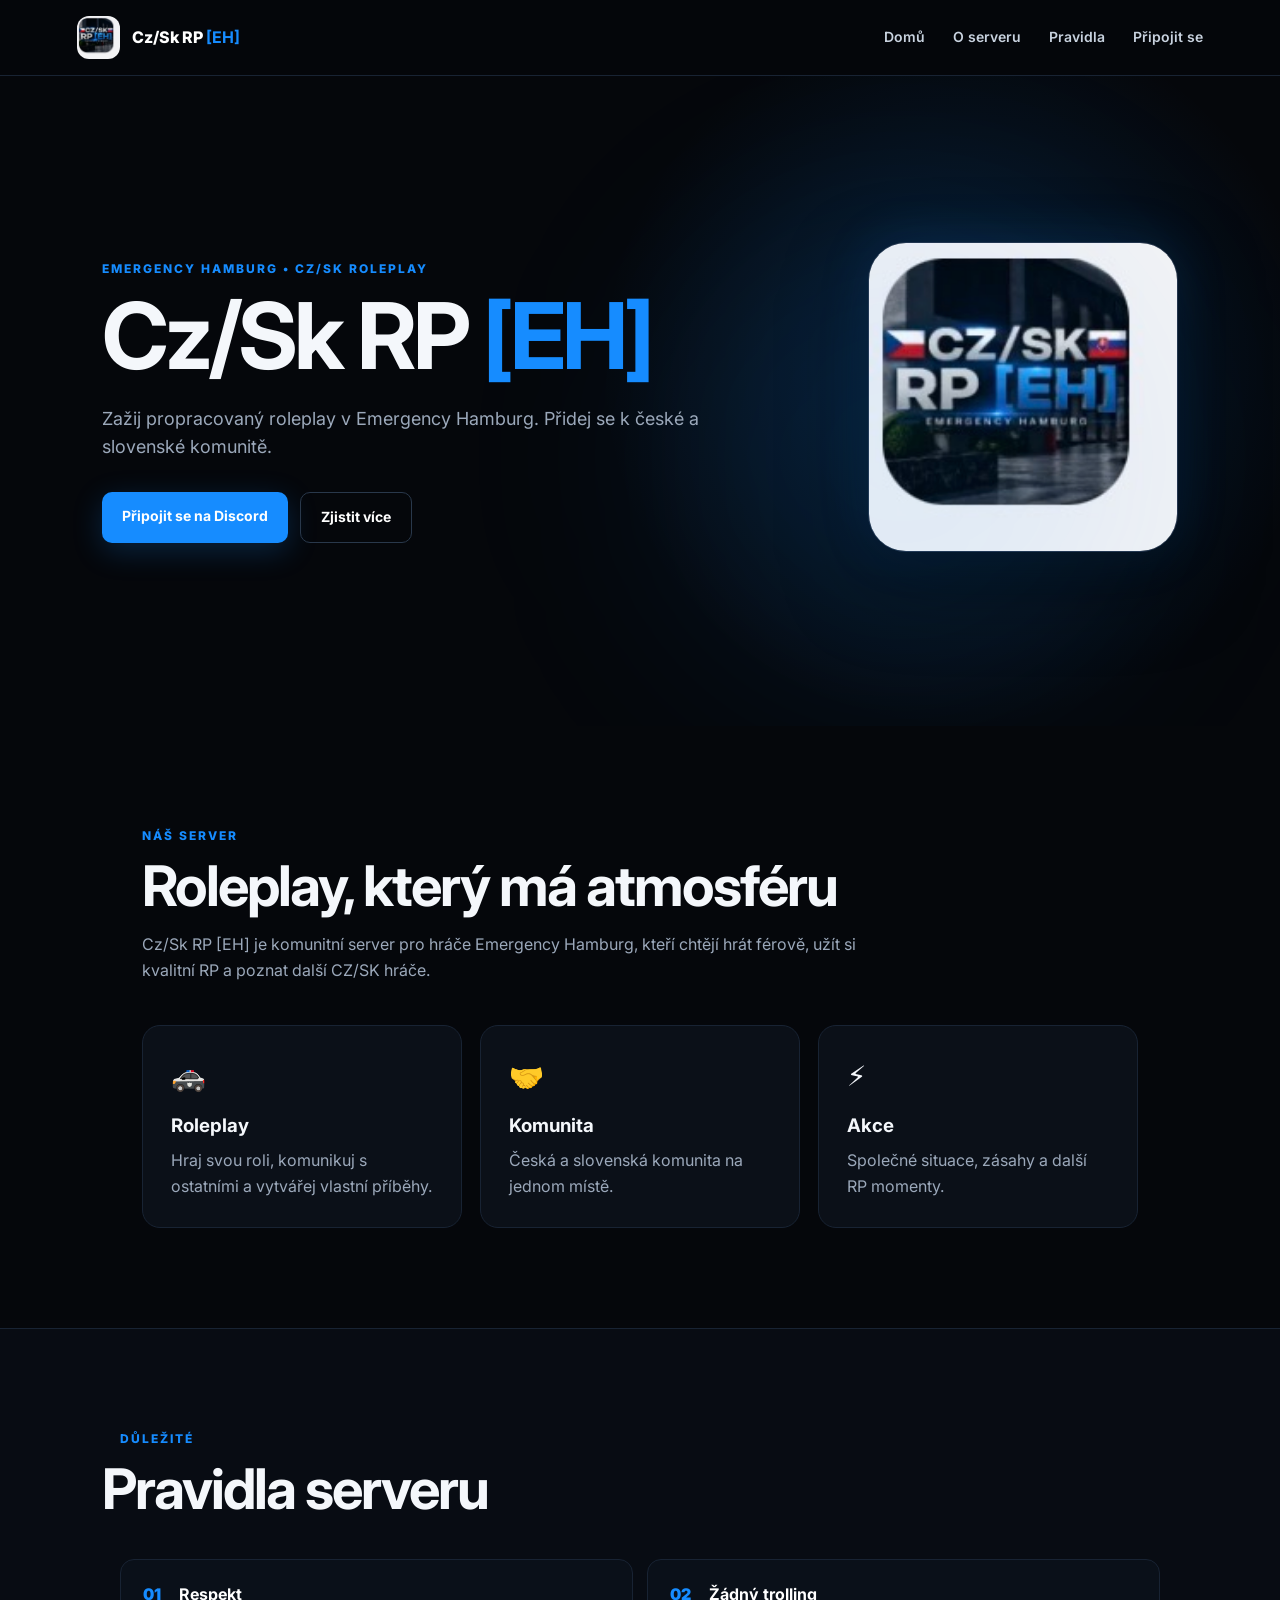
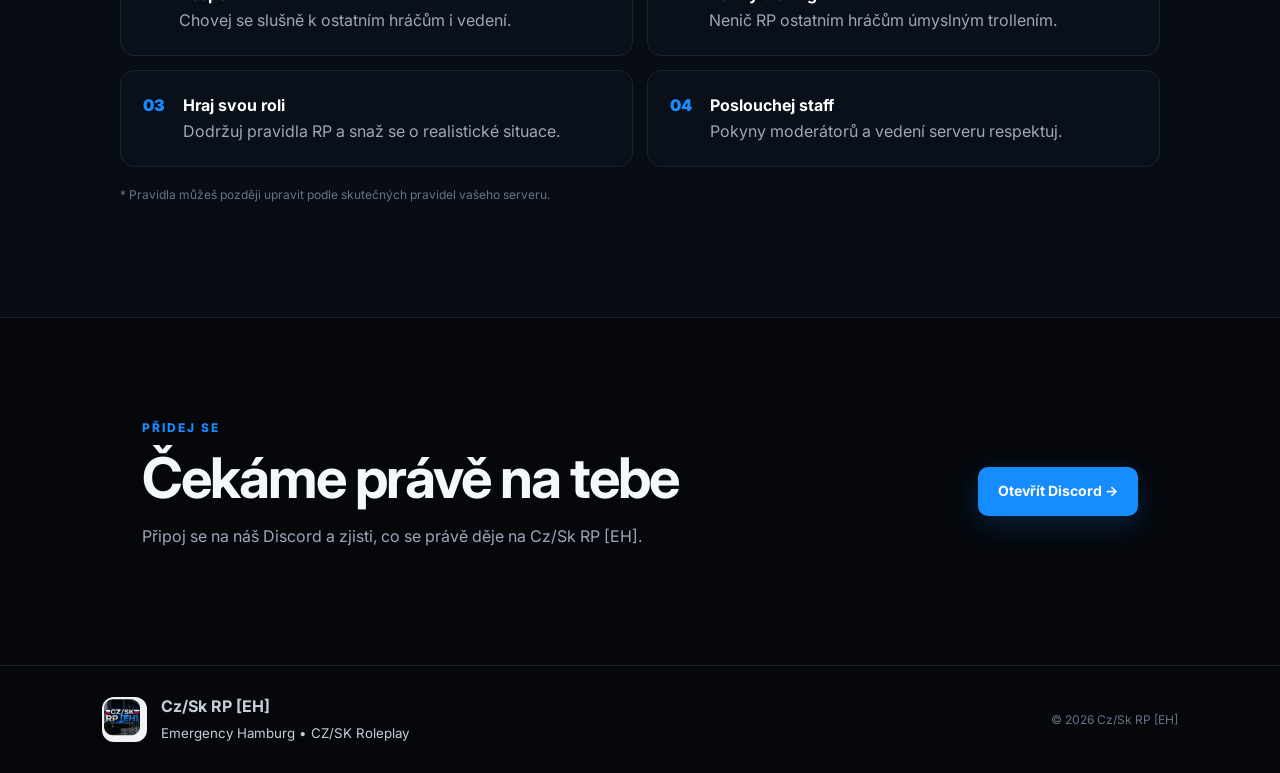
==== index.html @ b294255e "Add files via upload" ====
<!doctype html>
<html lang="cs">
<head>
  <meta charset="utf-8">
  <meta name="viewport" content="width=device-width, initial-scale=1">
  <title>Cz/Sk RP [EH] | Emergency Hamburg</title>
  <meta name="description" content="Cz/Sk RP [EH] – československý roleplay server pro Emergency Hamburg.">
  <link rel="stylesheet" href="style.css">
</head>
<body>
  <header class="nav">
    <a class="brand" href="#home">
      <img src="logo.jpeg" alt="Cz/Sk RP [EH] logo">
      <span>Cz/Sk RP <b>[EH]</b></span>
    </a>
    <button class="menu" aria-label="Otevřít menu">☰</button>
    <nav>
      <a href="#home">Domů</a>
      <a href="#about">O serveru</a>
      <a href="#rules">Pravidla</a>
      <a href="#join">Připojit se</a>
    </nav>
  </header>

  <main>
    <section id="home" class="hero">
      <div class="glow"></div>
      <div class="hero-content">
        <p class="eyebrow">EMERGENCY HAMBURG • CZ/SK ROLEPLAY</p>
        <h1>Cz/Sk RP <span>[EH]</span></h1>
        <p class="lead">Zažij propracovaný roleplay v Emergency Hamburg. Přidej se k české a slovenské komunitě.</p>
        <div class="buttons">
          <a class="btn primary" href="https://discord.gg/EHJggmQst" target="_blank" rel="noopener">Připojit se na Discord</a>
          <a class="btn secondary" href="#about">Zjistit více</a>
        </div>
      </div>
      <div class="hero-logo">
        <img src="logo.jpeg" alt="Logo Cz/Sk RP [EH]">
      </div>
    </section>

    <section id="about" class="section">
      <p class="eyebrow">NÁŠ SERVER</p>
      <h2>Roleplay, který má atmosféru</h2>
      <p class="section-intro">Cz/Sk RP [EH] je komunitní server pro hráče Emergency Hamburg, kteří chtějí hrát férově, užít si kvalitní RP a poznat další CZ/SK hráče.</p>
      <div class="cards">
        <article><div class="icon">🚓</div><h3>Roleplay</h3><p>Hraj svou roli, komunikuj s ostatními a vytvářej vlastní příběhy.</p></article>
        <article><div class="icon">🤝</div><h3>Komunita</h3><p>Česká a slovenská komunita na jednom místě.</p></article>
        <article><div class="icon">⚡</div><h3>Akce</h3><p>Společné situace, zásahy a další RP momenty.</p></article>
      </div>
    </section>

    <section id="rules" class="section dark">
      <p class="eyebrow">DŮLEŽITÉ</p>
      <h2>Pravidla serveru</h2>
      <div class="rules">
        <div><span>01</span><p><b>Respekt</b><br>Chovej se slušně k ostatním hráčům i vedení.</p></div>
        <div><span>02</span><p><b>Žádný trolling</b><br>Nenič RP ostatním hráčům úmyslným trollením.</p></div>
        <div><span>03</span><p><b>Hraj svou roli</b><br>Dodržuj pravidla RP a snaž se o realistické situace.</p></div>
        <div><span>04</span><p><b>Poslouchej staff</b><br>Pokyny moderátorů a vedení serveru respektuj.</p></div>
      </div>
      <p class="note">* Pravidla můžeš později upravit podle skutečných pravidel vašeho serveru.</p>
    </section>

    <section id="join" class="join section">
      <div>
        <p class="eyebrow">PŘIDEJ SE</p>
        <h2>Čekáme právě na tebe</h2>
        <p>Připoj se na náš Discord a zjisti, co se právě děje na Cz/Sk RP [EH].</p>
      </div>
      <a class="btn primary" href="https://discord.gg/EHJggmQst" target="_blank" rel="noopener">Otevřít Discord →</a>
    </section>
  </main>

  <footer>
    <img src="logo.jpeg" alt="" class="footer-logo">
    <div><strong>Cz/Sk RP [EH]</strong><br><small>Emergency Hamburg • CZ/SK Roleplay</small></div>
    <span>© 2026 Cz/Sk RP [EH]</span>
  </footer>

  <script>
    const menu = document.querySelector('.menu');
    const nav = document.querySelector('nav');
    menu.addEventListener('click', () => nav.classList.toggle('open'));
    document.querySelectorAll('nav a').forEach(a => a.addEventListener('click', () => nav.classList.remove('open')));
  </script>
</body>
</html>
---- style.css ----
@import url('https://fonts.googleapis.com/css2?family=Inter:wght@400;500;600;700;800;900&display=swap');

:root{--blue:#168cff;--blue2:#0754b8;--bg:#05070b;--card:#0b1018;--text:#f4f7fb;--muted:#9ba8ba;--line:#182333}
*{box-sizing:border-box}html{scroll-behavior:smooth}body{margin:0;background:var(--bg);color:var(--text);font-family:Inter,system-ui,sans-serif;line-height:1.6}
.nav{height:76px;display:flex;align-items:center;justify-content:space-between;padding:0 6%;position:sticky;top:0;z-index:20;background:rgba(5,7,11,.88);backdrop-filter:blur(14px);border-bottom:1px solid var(--line)}
.brand{display:flex;align-items:center;gap:12px;color:#fff;text-decoration:none;font-weight:800}.brand img{width:43px;height:43px;border-radius:12px;object-fit:cover}.brand b{color:var(--blue)}
nav{display:flex;gap:28px}nav a{color:#c8d2df;text-decoration:none;font-size:14px;font-weight:600}nav a:hover{color:#fff}.menu{display:none;background:none;border:0;color:#fff;font-size:26px}
.hero{min-height:650px;padding:90px 8%;display:flex;align-items:center;justify-content:space-between;gap:50px;position:relative;overflow:hidden;background:radial-gradient(circle at 75% 45%,rgba(22,140,255,.18),transparent 35%)}
.glow{position:absolute;width:500px;height:500px;border-radius:50%;background:rgba(22,140,255,.08);filter:blur(100px);right:10%;top:20%}
.hero-content{max-width:700px;position:relative}.eyebrow{color:var(--blue);font-size:12px;font-weight:800;letter-spacing:2px;margin:0 0 12px}.hero h1{font-size:clamp(50px,8vw,92px);line-height:.98;margin:0 0 24px;letter-spacing:-4px}.hero h1 span{color:var(--blue)}.lead{font-size:18px;color:var(--muted);max-width:620px}
.buttons{display:flex;gap:12px;flex-wrap:wrap;margin-top:30px}.btn{display:inline-block;padding:13px 20px;border-radius:10px;text-decoration:none;font-weight:700;font-size:14px}.primary{background:var(--blue);color:#fff;box-shadow:0 8px 30px rgba(22,140,255,.22)}.secondary{border:1px solid #29384b;color:#fff}
.hero-logo img{width:min(310px,70vw);aspect-ratio:1;object-fit:cover;border-radius:38px;box-shadow:0 30px 80px rgba(0,0,0,.55),0 0 50px rgba(22,140,255,.18);border:1px solid #23334a}
.section{padding:100px 8%;max-width:1200px;margin:auto}.section h2{font-size:clamp(34px,5vw,56px);line-height:1.05;margin:0 0 16px;letter-spacing:-2px}.section-intro{color:var(--muted);max-width:720px}.cards{display:grid;grid-template-columns:repeat(3,1fr);gap:18px;margin-top:42px}.cards article{background:var(--card);border:1px solid var(--line);padding:28px;border-radius:18px}.icon{font-size:28px;margin-bottom:12px}.cards h3{margin:0 0 7px}.cards p{color:var(--muted);margin:0}
.dark{max-width:none;background:#080c13;border-top:1px solid var(--line);border-bottom:1px solid var(--line)}.dark>*{max-width:1040px;margin-left:auto;margin-right:auto}.rules{display:grid;grid-template-columns:1fr 1fr;gap:14px;margin-top:40px}.rules>div{display:flex;gap:18px;padding:22px;border:1px solid var(--line);background:#0a1019;border-radius:14px}.rules span{color:var(--blue);font-weight:900}.rules p{margin:0;color:var(--muted)}.rules b{color:#fff}.note{font-size:12px;color:#667487;margin-top:18px!important}
.join{display:flex;justify-content:space-between;align-items:center;gap:30px}.join p:not(.eyebrow){color:var(--muted)}
footer{border-top:1px solid var(--line);padding:28px 8%;display:flex;align-items:center;gap:14px;color:#c5cfdb}.footer-logo{width:45px;height:45px;object-fit:cover;border-radius:12px}footer span{margin-left:auto;color:#657386;font-size:12px}
@media(max-width:760px){.nav{height:68px;padding:0 5%}.menu{display:block}nav{display:none;position:absolute;left:0;right:0;top:68px;padding:15px 5%;background:#080b11;border-bottom:1px solid var(--line);flex-direction:column;gap:16px}nav.open{display:flex}.hero{padding:70px 7%;min-height:unset;flex-direction:column;text-align:center}.hero-content{display:flex;flex-direction:column;align-items:center}.hero-logo{order:-1}.hero-logo img{width:190px;border-radius:25px}.hero h1{letter-spacing:-2px}.lead{font-size:16px}.section{padding:70px 7%}.cards,.rules{grid-template-columns:1fr}.join{display:block;text-align:center}.join .btn{margin-top:20px}footer{padding:24px 7%;flex-wrap:wrap}footer span{width:100%;margin-left:0}}
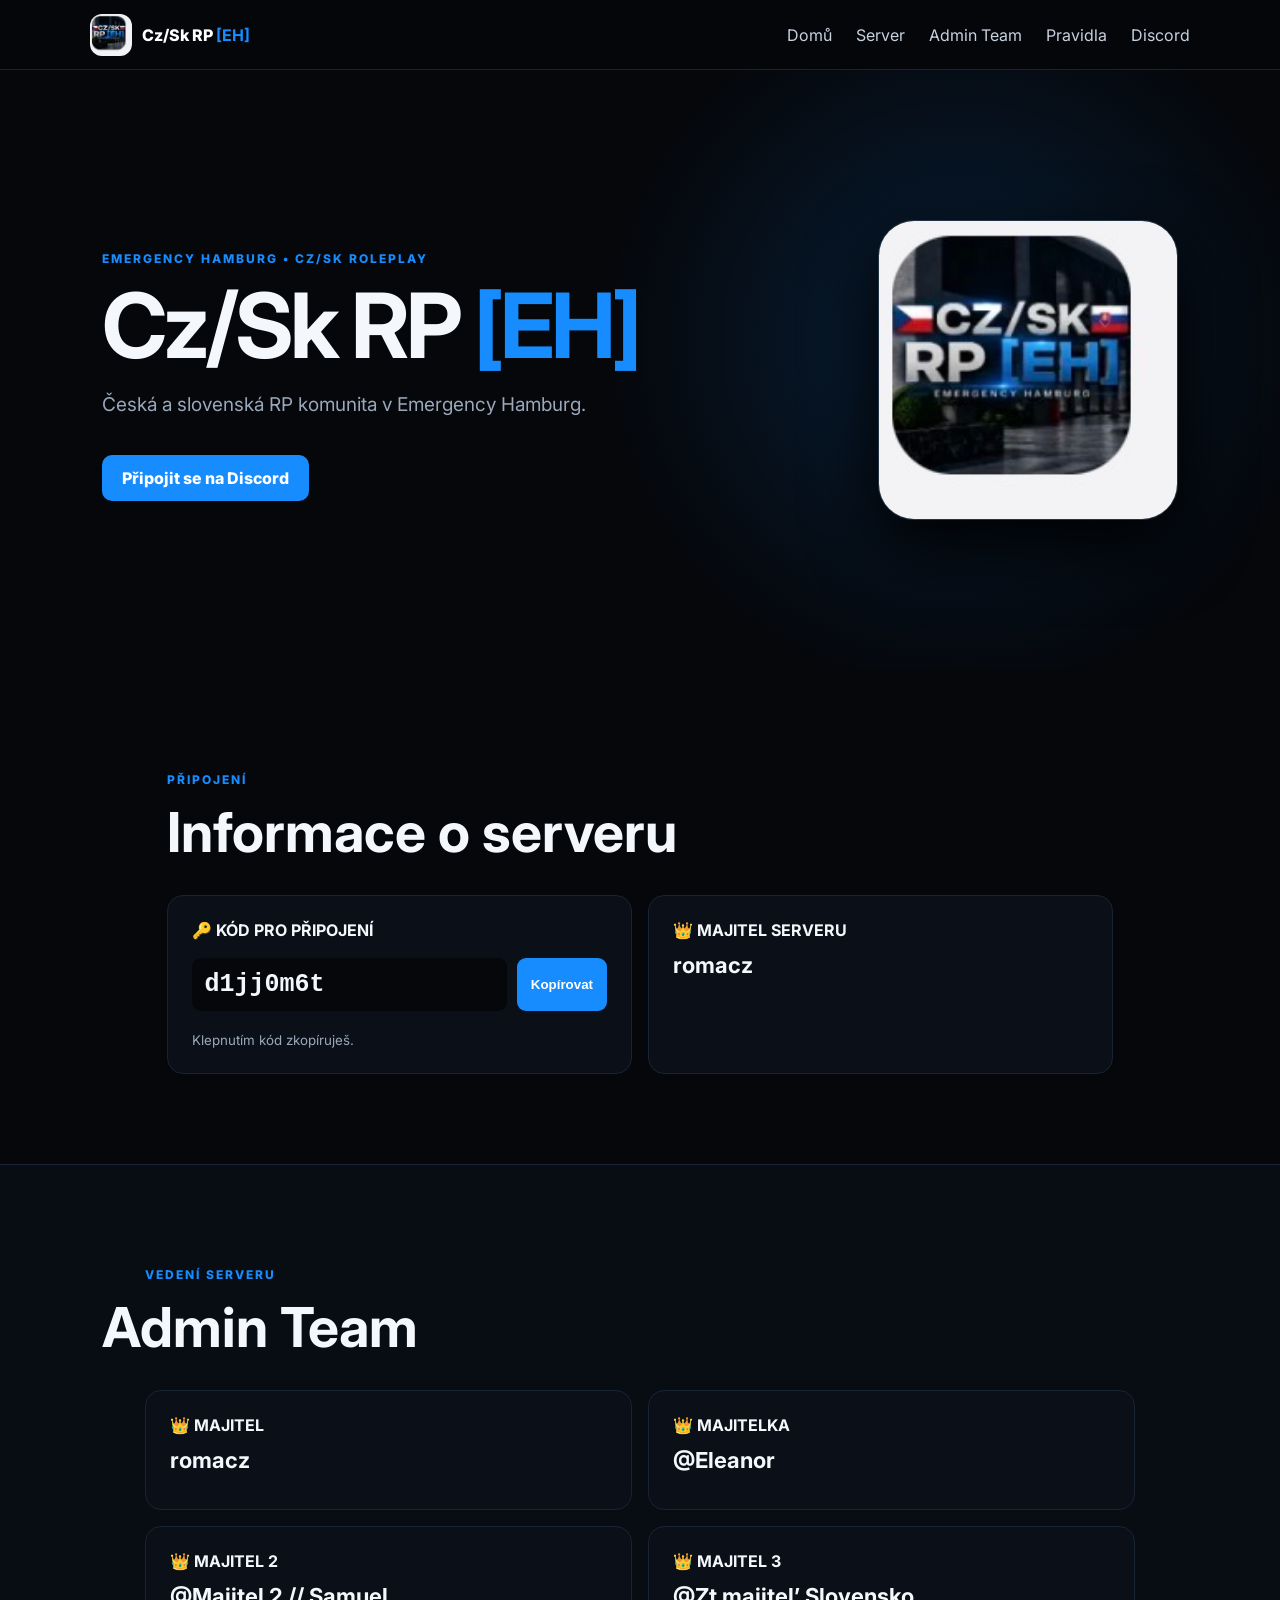
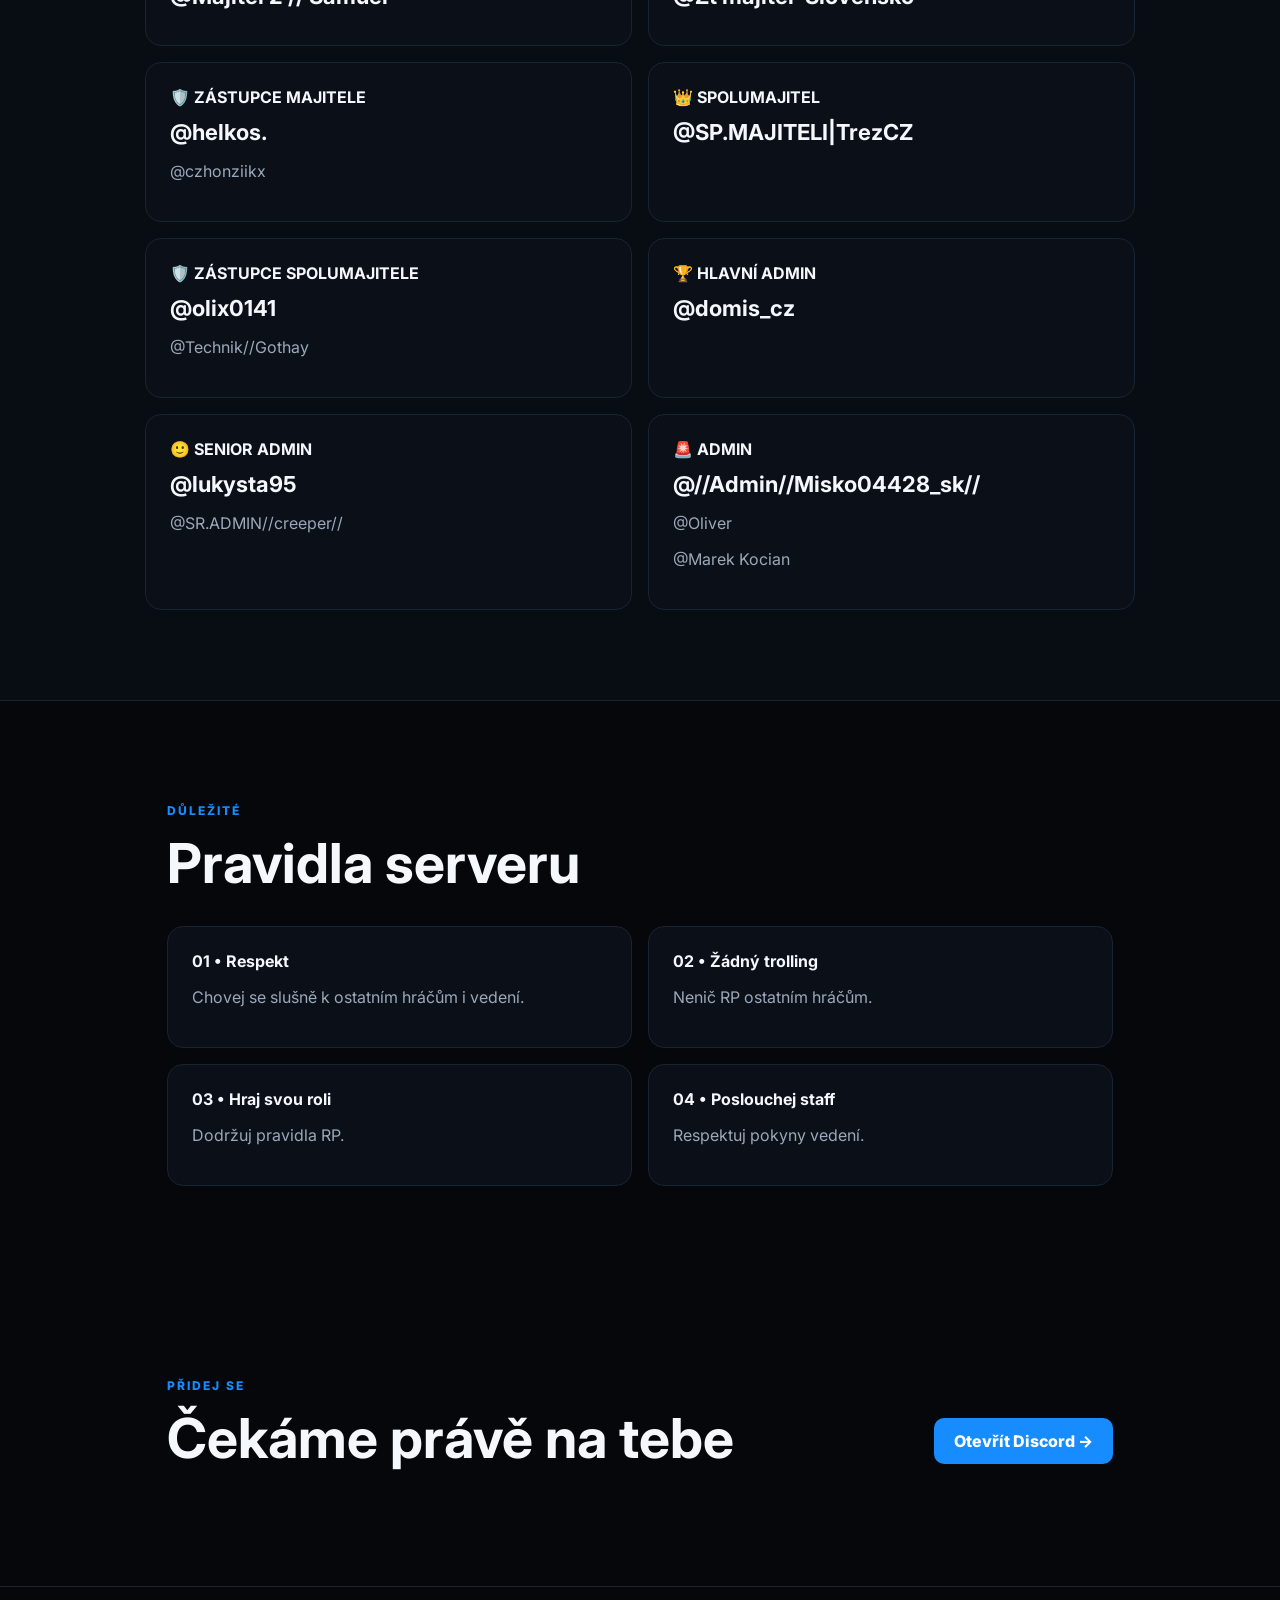
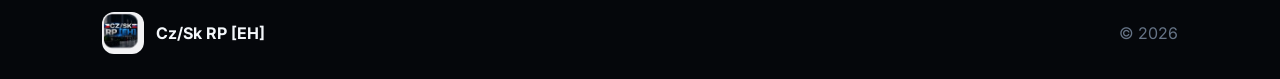
==== commit 503a4ffe: "Add files via upload" ====
--- a/index.html
+++ b/index.html
@@ -1,88 +1,19 @@
-<!doctype html>
-<html lang="cs">
-<head>
-  <meta charset="utf-8">
-  <meta name="viewport" content="width=device-width, initial-scale=1">
-  <title>Cz/Sk RP [EH] | Emergency Hamburg</title>
-  <meta name="description" content="Cz/Sk RP [EH] – československý roleplay server pro Emergency Hamburg.">
-  <link rel="stylesheet" href="style.css">
-</head>
-<body>
-  <header class="nav">
-    <a class="brand" href="#home">
-      <img src="logo.jpeg" alt="Cz/Sk RP [EH] logo">
-      <span>Cz/Sk RP <b>[EH]</b></span>
-    </a>
-    <button class="menu" aria-label="Otevřít menu">☰</button>
-    <nav>
-      <a href="#home">Domů</a>
-      <a href="#about">O serveru</a>
-      <a href="#rules">Pravidla</a>
-      <a href="#join">Připojit se</a>
-    </nav>
-  </header>
-
-  <main>
-    <section id="home" class="hero">
-      <div class="glow"></div>
-      <div class="hero-content">
-        <p class="eyebrow">EMERGENCY HAMBURG • CZ/SK ROLEPLAY</p>
-        <h1>Cz/Sk RP <span>[EH]</span></h1>
-        <p class="lead">Zažij propracovaný roleplay v Emergency Hamburg. Přidej se k české a slovenské komunitě.</p>
-        <div class="buttons">
-          <a class="btn primary" href="https://discord.gg/EHJggmQst" target="_blank" rel="noopener">Připojit se na Discord</a>
-          <a class="btn secondary" href="#about">Zjistit více</a>
-        </div>
-      </div>
-      <div class="hero-logo">
-        <img src="logo.jpeg" alt="Logo Cz/Sk RP [EH]">
-      </div>
-    </section>
-
-    <section id="about" class="section">
-      <p class="eyebrow">NÁŠ SERVER</p>
-      <h2>Roleplay, který má atmosféru</h2>
-      <p class="section-intro">Cz/Sk RP [EH] je komunitní server pro hráče Emergency Hamburg, kteří chtějí hrát férově, užít si kvalitní RP a poznat další CZ/SK hráče.</p>
-      <div class="cards">
-        <article><div class="icon">🚓</div><h3>Roleplay</h3><p>Hraj svou roli, komunikuj s ostatními a vytvářej vlastní příběhy.</p></article>
-        <article><div class="icon">🤝</div><h3>Komunita</h3><p>Česká a slovenská komunita na jednom místě.</p></article>
-        <article><div class="icon">⚡</div><h3>Akce</h3><p>Společné situace, zásahy a další RP momenty.</p></article>
-      </div>
-    </section>
-
-    <section id="rules" class="section dark">
-      <p class="eyebrow">DŮLEŽITÉ</p>
-      <h2>Pravidla serveru</h2>
-      <div class="rules">
-        <div><span>01</span><p><b>Respekt</b><br>Chovej se slušně k ostatním hráčům i vedení.</p></div>
-        <div><span>02</span><p><b>Žádný trolling</b><br>Nenič RP ostatním hráčům úmyslným trollením.</p></div>
-        <div><span>03</span><p><b>Hraj svou roli</b><br>Dodržuj pravidla RP a snaž se o realistické situace.</p></div>
-        <div><span>04</span><p><b>Poslouchej staff</b><br>Pokyny moderátorů a vedení serveru respektuj.</p></div>
-      </div>
-      <p class="note">* Pravidla můžeš později upravit podle skutečných pravidel vašeho serveru.</p>
-    </section>
-
-    <section id="join" class="join section">
-      <div>
-        <p class="eyebrow">PŘIDEJ SE</p>
-        <h2>Čekáme právě na tebe</h2>
-        <p>Připoj se na náš Discord a zjisti, co se právě děje na Cz/Sk RP [EH].</p>
-      </div>
-      <a class="btn primary" href="https://discord.gg/EHJggmQst" target="_blank" rel="noopener">Otevřít Discord →</a>
-    </section>
-  </main>
-
-  <footer>
-    <img src="logo.jpeg" alt="" class="footer-logo">
-    <div><strong>Cz/Sk RP [EH]</strong><br><small>Emergency Hamburg • CZ/SK Roleplay</small></div>
-    <span>© 2026 Cz/Sk RP [EH]</span>
-  </footer>
-
-  <script>
-    const menu = document.querySelector('.menu');
-    const nav = document.querySelector('nav');
-    menu.addEventListener('click', () => nav.classList.toggle('open'));
-    document.querySelectorAll('nav a').forEach(a => a.addEventListener('click', () => nav.classList.remove('open')));
-  </script>
-</body>
-</html>
+<!doctype html><html lang="cs"><head><meta charset="utf-8"><meta name="viewport" content="width=device-width,initial-scale=1"><title>Cz/Sk RP [EH]</title><link rel="stylesheet" href="style.css"></head><body>
+<header class="nav"><a class="brand" href="#home"><img src="logo.jpeg"><span>Cz/Sk RP <b>[EH]</b></span></a><button class="menu">☰</button><nav><a href="#home">Domů</a><a href="#server">Server</a><a href="#team">Admin Team</a><a href="#rules">Pravidla</a><a href="#join">Discord</a></nav></header>
+<section id="home" class="hero"><div><p class="eyebrow">EMERGENCY HAMBURG • CZ/SK ROLEPLAY</p><h1>Cz/Sk RP <span>[EH]</span></h1><p class="lead">Česká a slovenská RP komunita v Emergency Hamburg.</p><a class="btn primary" href="https://discord.gg/EHJggmQst">Připojit se na Discord</a></div><img class="hero-logo" src="logo.jpeg"></section>
+<section id="server" class="section"><p class="eyebrow">PŘIPOJENÍ</p><h2>Informace o serveru</h2><div class="server-grid"><article class="card"><b>🔑 KÓD PRO PŘIPOJENÍ</b><div class="code"><code id="c">d1jj0m6t</code><button onclick="navigator.clipboard.writeText('d1jj0m6t');this.textContent='Zkopírováno ✓'">Kopírovat</button></div><small>Klepnutím kód zkopíruješ.</small></article><article class="card"><b>👑 MAJITEL SERVERU</b><h3>romacz</h3></article></div></section>
+<section id="team" class="section dark"><p class="eyebrow">VEDENÍ SERVERU</p><h2>Admin Team</h2><div class="grid">
+<div class="card"><b>👑 MAJITEL</b><h3>romacz</h3></div>
+<div class="card"><b>👑 MAJITELKA</b><h3>@Eleanor</h3></div>
+<div class="card"><b>👑 MAJITEL 2</b><h3>@Majitel 2 // Samuel</h3></div>
+<div class="card"><b>👑 MAJITEL 3</b><h3>@Zt majitel’ Slovensko</h3></div>
+<div class="card"><b>🛡️ ZÁSTUPCE MAJITELE</b><h3>@helkos.</h3><p>@czhonziikx</p></div>
+<div class="card"><b>👑 SPOLUMAJITEL</b><h3>@SP.MAJITELI|TrezCZ</h3></div>
+<div class="card"><b>🛡️ ZÁSTUPCE SPOLUMAJITELE</b><h3>@olix0141</h3><p>@Technik//Gothay</p></div>
+<div class="card"><b>🏆 HLAVNÍ ADMIN</b><h3>@domis_cz</h3></div>
+<div class="card"><b>🙂 SENIOR ADMIN</b><h3>@lukysta95</h3><p>@SR.ADMIN//creeper//</p></div>
+<div class="card"><b>🚨 ADMIN</b><h3>@//Admin//Misko04428_sk//</h3><p>@Oliver</p><p>@Marek Kocian</p></div>
+</div></section>
+<section id="rules" class="section"><p class="eyebrow">DŮLEŽITÉ</p><h2>Pravidla serveru</h2><div class="grid"><div class="card"><b>01 • Respekt</b><p>Chovej se slušně k ostatním hráčům i vedení.</p></div><div class="card"><b>02 • Žádný trolling</b><p>Nenič RP ostatním hráčům.</p></div><div class="card"><b>03 • Hraj svou roli</b><p>Dodržuj pravidla RP.</p></div><div class="card"><b>04 • Poslouchej staff</b><p>Respektuj pokyny vedení.</p></div></div></section>
+<section id="join" class="section join"><div><p class="eyebrow">PŘIDEJ SE</p><h2>Čekáme právě na tebe</h2></div><a class="btn primary" href="https://discord.gg/EHJggmQst">Otevřít Discord →</a></section>
+<footer><img src="logo.jpeg"><b>Cz/Sk RP [EH]</b><span>© 2026</span></footer><script>document.querySelector('.menu').onclick=()=>document.querySelector('nav').classList.toggle('open')</script></body></html>
--- a/style.css
+++ b/style.css
@@ -1,17 +1 @@
-@import url('https://fonts.googleapis.com/css2?family=Inter:wght@400;500;600;700;800;900&display=swap');
-
-:root{--blue:#168cff;--blue2:#0754b8;--bg:#05070b;--card:#0b1018;--text:#f4f7fb;--muted:#9ba8ba;--line:#182333}
-*{box-sizing:border-box}html{scroll-behavior:smooth}body{margin:0;background:var(--bg);color:var(--text);font-family:Inter,system-ui,sans-serif;line-height:1.6}
-.nav{height:76px;display:flex;align-items:center;justify-content:space-between;padding:0 6%;position:sticky;top:0;z-index:20;background:rgba(5,7,11,.88);backdrop-filter:blur(14px);border-bottom:1px solid var(--line)}
-.brand{display:flex;align-items:center;gap:12px;color:#fff;text-decoration:none;font-weight:800}.brand img{width:43px;height:43px;border-radius:12px;object-fit:cover}.brand b{color:var(--blue)}
-nav{display:flex;gap:28px}nav a{color:#c8d2df;text-decoration:none;font-size:14px;font-weight:600}nav a:hover{color:#fff}.menu{display:none;background:none;border:0;color:#fff;font-size:26px}
-.hero{min-height:650px;padding:90px 8%;display:flex;align-items:center;justify-content:space-between;gap:50px;position:relative;overflow:hidden;background:radial-gradient(circle at 75% 45%,rgba(22,140,255,.18),transparent 35%)}
-.glow{position:absolute;width:500px;height:500px;border-radius:50%;background:rgba(22,140,255,.08);filter:blur(100px);right:10%;top:20%}
-.hero-content{max-width:700px;position:relative}.eyebrow{color:var(--blue);font-size:12px;font-weight:800;letter-spacing:2px;margin:0 0 12px}.hero h1{font-size:clamp(50px,8vw,92px);line-height:.98;margin:0 0 24px;letter-spacing:-4px}.hero h1 span{color:var(--blue)}.lead{font-size:18px;color:var(--muted);max-width:620px}
-.buttons{display:flex;gap:12px;flex-wrap:wrap;margin-top:30px}.btn{display:inline-block;padding:13px 20px;border-radius:10px;text-decoration:none;font-weight:700;font-size:14px}.primary{background:var(--blue);color:#fff;box-shadow:0 8px 30px rgba(22,140,255,.22)}.secondary{border:1px solid #29384b;color:#fff}
-.hero-logo img{width:min(310px,70vw);aspect-ratio:1;object-fit:cover;border-radius:38px;box-shadow:0 30px 80px rgba(0,0,0,.55),0 0 50px rgba(22,140,255,.18);border:1px solid #23334a}
-.section{padding:100px 8%;max-width:1200px;margin:auto}.section h2{font-size:clamp(34px,5vw,56px);line-height:1.05;margin:0 0 16px;letter-spacing:-2px}.section-intro{color:var(--muted);max-width:720px}.cards{display:grid;grid-template-columns:repeat(3,1fr);gap:18px;margin-top:42px}.cards article{background:var(--card);border:1px solid var(--line);padding:28px;border-radius:18px}.icon{font-size:28px;margin-bottom:12px}.cards h3{margin:0 0 7px}.cards p{color:var(--muted);margin:0}
-.dark{max-width:none;background:#080c13;border-top:1px solid var(--line);border-bottom:1px solid var(--line)}.dark>*{max-width:1040px;margin-left:auto;margin-right:auto}.rules{display:grid;grid-template-columns:1fr 1fr;gap:14px;margin-top:40px}.rules>div{display:flex;gap:18px;padding:22px;border:1px solid var(--line);background:#0a1019;border-radius:14px}.rules span{color:var(--blue);font-weight:900}.rules p{margin:0;color:var(--muted)}.rules b{color:#fff}.note{font-size:12px;color:#667487;margin-top:18px!important}
-.join{display:flex;justify-content:space-between;align-items:center;gap:30px}.join p:not(.eyebrow){color:var(--muted)}
-footer{border-top:1px solid var(--line);padding:28px 8%;display:flex;align-items:center;gap:14px;color:#c5cfdb}.footer-logo{width:45px;height:45px;object-fit:cover;border-radius:12px}footer span{margin-left:auto;color:#657386;font-size:12px}
-@media(max-width:760px){.nav{height:68px;padding:0 5%}.menu{display:block}nav{display:none;position:absolute;left:0;right:0;top:68px;padding:15px 5%;background:#080b11;border-bottom:1px solid var(--line);flex-direction:column;gap:16px}nav.open{display:flex}.hero{padding:70px 7%;min-height:unset;flex-direction:column;text-align:center}.hero-content{display:flex;flex-direction:column;align-items:center}.hero-logo{order:-1}.hero-logo img{width:190px;border-radius:25px}.hero h1{letter-spacing:-2px}.lead{font-size:16px}.section{padding:70px 7%}.cards,.rules{grid-template-columns:1fr}.join{display:block;text-align:center}.join .btn{margin-top:20px}footer{padding:24px 7%;flex-wrap:wrap}footer span{width:100%;margin-left:0}}
+@import url('https://fonts.googleapis.com/css2?family=Inter:wght@400;600;700;800;900&display=swap');:root{--b:#168cff;--bg:#05070b;--c:#0b1018;--t:#f4f7fb;--m:#9ba8ba;--l:#182333}*{box-sizing:border-box}html{scroll-behavior:smooth}body{margin:0;background:var(--bg);color:var(--t);font-family:Inter,Arial,sans-serif}.nav{height:70px;display:flex;align-items:center;justify-content:space-between;padding:0 7%;position:sticky;top:0;background:#05070bea;backdrop-filter:blur(12px);border-bottom:1px solid var(--l);z-index:5}.brand{display:flex;align-items:center;gap:10px;color:#fff;text-decoration:none;font-weight:800}.brand img,footer img{width:42px;height:42px;border-radius:12px;object-fit:cover}.brand b,h1 span,.eyebrow{color:var(--b)}nav{display:flex;gap:24px}nav a{color:#c8d2df;text-decoration:none}.menu{display:none;background:none;border:0;color:white;font-size:25px}.hero{min-height:600px;padding:80px 8%;display:flex;align-items:center;justify-content:space-between;gap:40px;background:radial-gradient(circle at 75% 45%,#168cff2e,transparent 35%)}.hero>div{max-width:700px}.eyebrow{font-size:12px;font-weight:800;letter-spacing:2px}.hero h1{font-size:clamp(50px,8vw,90px);line-height:1;margin:15px 0 22px;letter-spacing:-4px}.lead{font-size:19px;color:var(--m);max-width:620px}.hero-logo{width:min(300px,70vw);aspect-ratio:1;object-fit:cover;border-radius:36px;box-shadow:0 25px 70px #000;border:1px solid #234}.btn{display:inline-block;padding:13px 20px;border-radius:10px;text-decoration:none;font-weight:800;margin-top:20px}.primary{background:var(--b);color:white}.section{padding:90px 8%;max-width:1150px;margin:auto}.section h2{font-size:clamp(34px,5vw,55px);margin:0 0 25px}.server-grid,.grid{display:grid;grid-template-columns:repeat(2,1fr);gap:16px;margin-top:30px}.card{background:var(--c);border:1px solid var(--l);padding:24px;border-radius:16px}.card h3{font-size:22px;margin:12px 0}.card p,small{color:var(--m)}.code{display:flex;gap:10px;margin:18px 0}.code code{background:#05070b;padding:12px;border-radius:9px;font-size:25px;font-weight:800;flex:1}.code button{border:0;background:var(--b);color:white;border-radius:9px;padding:0 14px;font-weight:800}.dark{max-width:none;background:#080c13;border-block:1px solid var(--l)}.dark>*{max-width:990px;margin-left:auto;margin-right:auto}.join{display:flex;justify-content:space-between;align-items:center}footer{border-top:1px solid var(--l);padding:25px 8%;display:flex;align-items:center;gap:12px}footer span{margin-left:auto;color:#657386}@media(max-width:700px){nav{display:none;position:absolute;top:70px;left:0;right:0;background:#080b11;padding:18px 7%;flex-direction:column}.menu{display:block}nav.open{display:flex}.hero{padding:65px 7%;flex-direction:column;text-align:center}.hero-logo{order:-1;width:190px}.section{padding:65px 7%}.server-grid,.grid{grid-template-columns:1fr}.join{display:block;text-align:center}.code{flex-direction:column}.code button{padding:12px}footer{flex-wrap:wrap}footer span{width:100%;margin-left:0}}
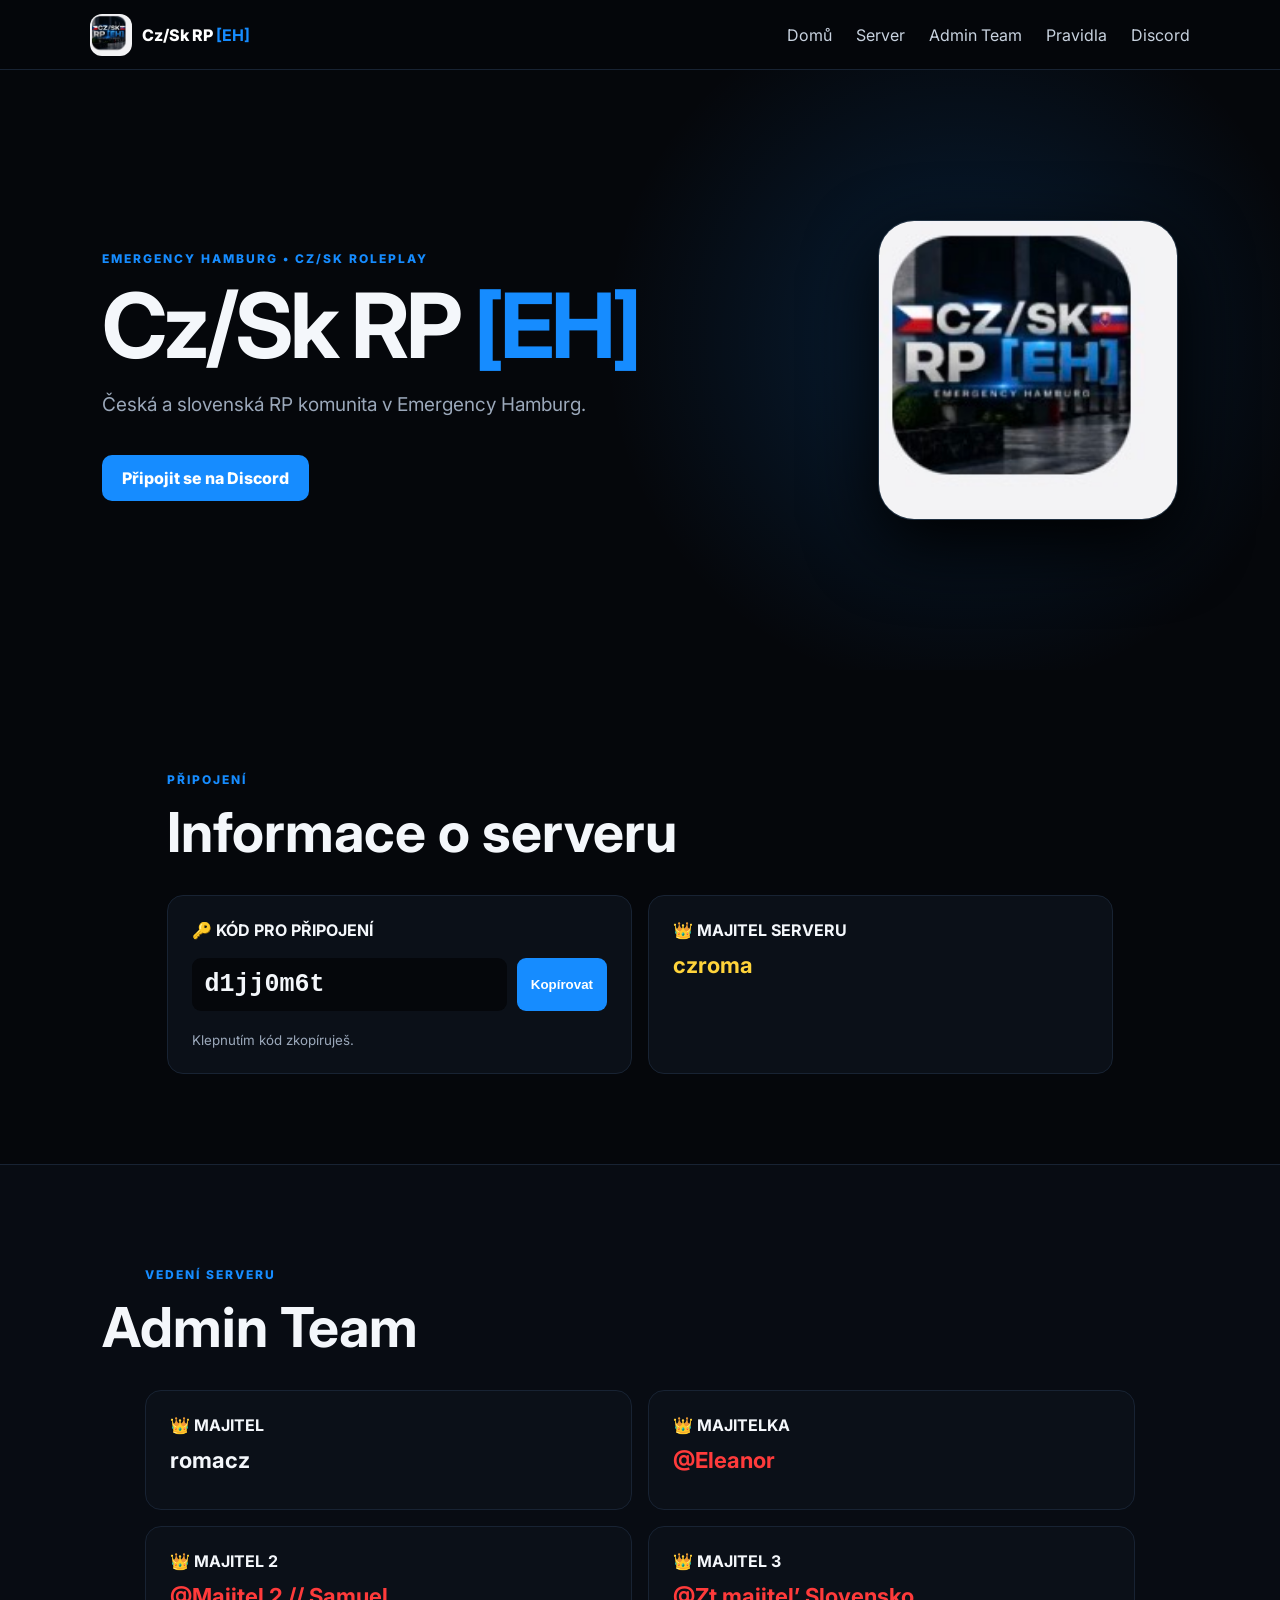
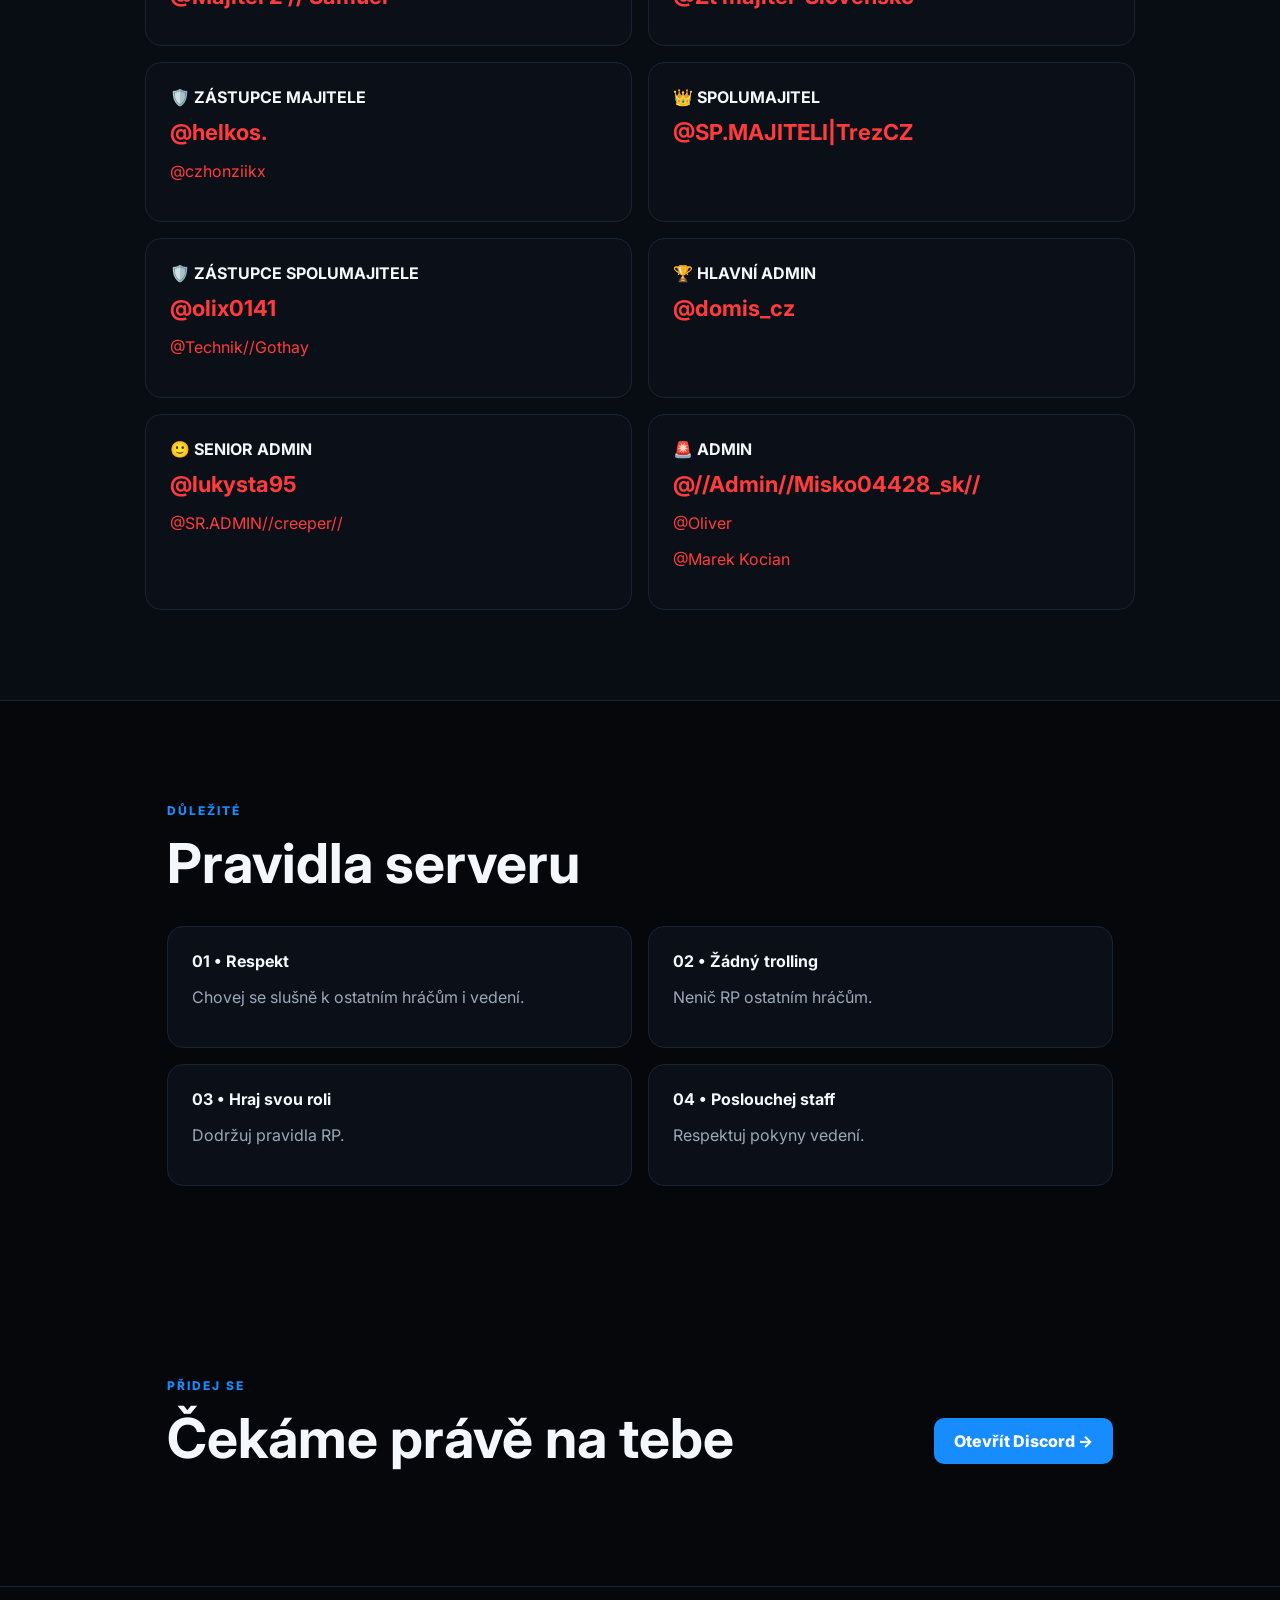
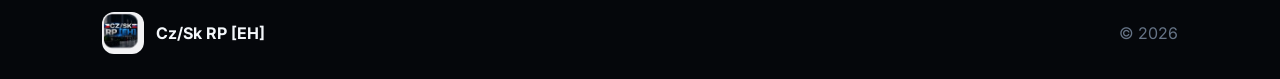
==== commit d5f04085: "Add files via upload" ====
--- a/index.html
+++ b/index.html
@@ -1,18 +1,18 @@
 <!doctype html><html lang="cs"><head><meta charset="utf-8"><meta name="viewport" content="width=device-width,initial-scale=1"><title>Cz/Sk RP [EH]</title><link rel="stylesheet" href="style.css"></head><body>
 <header class="nav"><a class="brand" href="#home"><img src="logo.jpeg"><span>Cz/Sk RP <b>[EH]</b></span></a><button class="menu">☰</button><nav><a href="#home">Domů</a><a href="#server">Server</a><a href="#team">Admin Team</a><a href="#rules">Pravidla</a><a href="#join">Discord</a></nav></header>
 <section id="home" class="hero"><div><p class="eyebrow">EMERGENCY HAMBURG • CZ/SK ROLEPLAY</p><h1>Cz/Sk RP <span>[EH]</span></h1><p class="lead">Česká a slovenská RP komunita v Emergency Hamburg.</p><a class="btn primary" href="https://discord.gg/EHJggmQst">Připojit se na Discord</a></div><img class="hero-logo" src="logo.jpeg"></section>
-<section id="server" class="section"><p class="eyebrow">PŘIPOJENÍ</p><h2>Informace o serveru</h2><div class="server-grid"><article class="card"><b>🔑 KÓD PRO PŘIPOJENÍ</b><div class="code"><code id="c">d1jj0m6t</code><button onclick="navigator.clipboard.writeText('d1jj0m6t');this.textContent='Zkopírováno ✓'">Kopírovat</button></div><small>Klepnutím kód zkopíruješ.</small></article><article class="card"><b>👑 MAJITEL SERVERU</b><h3>romacz</h3></article></div></section>
+<section id="server" class="section"><p class="eyebrow">PŘIPOJENÍ</p><h2>Informace o serveru</h2><div class="server-grid"><article class="card"><b>🔑 KÓD PRO PŘIPOJENÍ</b><div class="code"><code id="c">d1jj0m6t</code><button onclick="navigator.clipboard.writeText('d1jj0m6t');this.textContent='Zkopírováno ✓'">Kopírovat</button></div><small>Klepnutím kód zkopíruješ.</small></article><article class="card"><b>👑 MAJITEL SERVERU</b><h3 class="owner-name">czroma</h3></article></div></section>
 <section id="team" class="section dark"><p class="eyebrow">VEDENÍ SERVERU</p><h2>Admin Team</h2><div class="grid">
 <div class="card"><b>👑 MAJITEL</b><h3>romacz</h3></div>
-<div class="card"><b>👑 MAJITELKA</b><h3>@Eleanor</h3></div>
-<div class="card"><b>👑 MAJITEL 2</b><h3>@Majitel 2 // Samuel</h3></div>
-<div class="card"><b>👑 MAJITEL 3</b><h3>@Zt majitel’ Slovensko</h3></div>
-<div class="card"><b>🛡️ ZÁSTUPCE MAJITELE</b><h3>@helkos.</h3><p>@czhonziikx</p></div>
-<div class="card"><b>👑 SPOLUMAJITEL</b><h3>@SP.MAJITELI|TrezCZ</h3></div>
-<div class="card"><b>🛡️ ZÁSTUPCE SPOLUMAJITELE</b><h3>@olix0141</h3><p>@Technik//Gothay</p></div>
-<div class="card"><b>🏆 HLAVNÍ ADMIN</b><h3>@domis_cz</h3></div>
-<div class="card"><b>🙂 SENIOR ADMIN</b><h3>@lukysta95</h3><p>@SR.ADMIN//creeper//</p></div>
-<div class="card"><b>🚨 ADMIN</b><h3>@//Admin//Misko04428_sk//</h3><p>@Oliver</p><p>@Marek Kocian</p></div>
+<div class="card"><b>👑 MAJITELKA</b><h3 class="admin-name">@Eleanor</h3></div>
+<div class="card"><b>👑 MAJITEL 2</b><h3 class="admin-name">@Majitel 2 // Samuel</h3></div>
+<div class="card"><b>👑 MAJITEL 3</b><h3 class="admin-name">@Zt majitel’ Slovensko</h3></div>
+<div class="card"><b>🛡️ ZÁSTUPCE MAJITELE</b><h3 class="admin-name">@helkos.</h3><p class="admin-name">@czhonziikx</p></div>
+<div class="card"><b>👑 SPOLUMAJITEL</b><h3 class="admin-name">@SP.MAJITELI|TrezCZ</h3></div>
+<div class="card"><b>🛡️ ZÁSTUPCE SPOLUMAJITELE</b><h3 class="admin-name">@olix0141</h3><p class="admin-name">@Technik//Gothay</p></div>
+<div class="card"><b>🏆 HLAVNÍ ADMIN</b><h3 class="admin-name">@domis_cz</h3></div>
+<div class="card"><b>🙂 SENIOR ADMIN</b><h3 class="admin-name">@lukysta95</h3><p class="admin-name">@SR.ADMIN//creeper//</p></div>
+<div class="card"><b>🚨 ADMIN</b><h3 class="admin-name">@//Admin//Misko04428_sk//</h3><p class="admin-name">@Oliver</p><p class="admin-name">@Marek Kocian</p></div>
 </div></section>
 <section id="rules" class="section"><p class="eyebrow">DŮLEŽITÉ</p><h2>Pravidla serveru</h2><div class="grid"><div class="card"><b>01 • Respekt</b><p>Chovej se slušně k ostatním hráčům i vedení.</p></div><div class="card"><b>02 • Žádný trolling</b><p>Nenič RP ostatním hráčům.</p></div><div class="card"><b>03 • Hraj svou roli</b><p>Dodržuj pravidla RP.</p></div><div class="card"><b>04 • Poslouchej staff</b><p>Respektuj pokyny vedení.</p></div></div></section>
 <section id="join" class="section join"><div><p class="eyebrow">PŘIDEJ SE</p><h2>Čekáme právě na tebe</h2></div><a class="btn primary" href="https://discord.gg/EHJggmQst">Otevřít Discord →</a></section>
--- a/style.css
+++ b/style.css
@@ -1 +1,3 @@
-@import url('https://fonts.googleapis.com/css2?family=Inter:wght@400;600;700;800;900&display=swap');:root{--b:#168cff;--bg:#05070b;--c:#0b1018;--t:#f4f7fb;--m:#9ba8ba;--l:#182333}*{box-sizing:border-box}html{scroll-behavior:smooth}body{margin:0;background:var(--bg);color:var(--t);font-family:Inter,Arial,sans-serif}.nav{height:70px;display:flex;align-items:center;justify-content:space-between;padding:0 7%;position:sticky;top:0;background:#05070bea;backdrop-filter:blur(12px);border-bottom:1px solid var(--l);z-index:5}.brand{display:flex;align-items:center;gap:10px;color:#fff;text-decoration:none;font-weight:800}.brand img,footer img{width:42px;height:42px;border-radius:12px;object-fit:cover}.brand b,h1 span,.eyebrow{color:var(--b)}nav{display:flex;gap:24px}nav a{color:#c8d2df;text-decoration:none}.menu{display:none;background:none;border:0;color:white;font-size:25px}.hero{min-height:600px;padding:80px 8%;display:flex;align-items:center;justify-content:space-between;gap:40px;background:radial-gradient(circle at 75% 45%,#168cff2e,transparent 35%)}.hero>div{max-width:700px}.eyebrow{font-size:12px;font-weight:800;letter-spacing:2px}.hero h1{font-size:clamp(50px,8vw,90px);line-height:1;margin:15px 0 22px;letter-spacing:-4px}.lead{font-size:19px;color:var(--m);max-width:620px}.hero-logo{width:min(300px,70vw);aspect-ratio:1;object-fit:cover;border-radius:36px;box-shadow:0 25px 70px #000;border:1px solid #234}.btn{display:inline-block;padding:13px 20px;border-radius:10px;text-decoration:none;font-weight:800;margin-top:20px}.primary{background:var(--b);color:white}.section{padding:90px 8%;max-width:1150px;margin:auto}.section h2{font-size:clamp(34px,5vw,55px);margin:0 0 25px}.server-grid,.grid{display:grid;grid-template-columns:repeat(2,1fr);gap:16px;margin-top:30px}.card{background:var(--c);border:1px solid var(--l);padding:24px;border-radius:16px}.card h3{font-size:22px;margin:12px 0}.card p,small{color:var(--m)}.code{display:flex;gap:10px;margin:18px 0}.code code{background:#05070b;padding:12px;border-radius:9px;font-size:25px;font-weight:800;flex:1}.code button{border:0;background:var(--b);color:white;border-radius:9px;padding:0 14px;font-weight:800}.dark{max-width:none;background:#080c13;border-block:1px solid var(--l)}.dark>*{max-width:990px;margin-left:auto;margin-right:auto}.join{display:flex;justify-content:space-between;align-items:center}footer{border-top:1px solid var(--l);padding:25px 8%;display:flex;align-items:center;gap:12px}footer span{margin-left:auto;color:#657386}@media(max-width:700px){nav{display:none;position:absolute;top:70px;left:0;right:0;background:#080b11;padding:18px 7%;flex-direction:column}.menu{display:block}nav.open{display:flex}.hero{padding:65px 7%;flex-direction:column;text-align:center}.hero-logo{order:-1;width:190px}.section{padding:65px 7%}.server-grid,.grid{grid-template-columns:1fr}.join{display:block;text-align:center}.code{flex-direction:column}.code button{padding:12px}footer{flex-wrap:wrap}footer span{width:100%;margin-left:0}}+@import url('https://fonts.googleapis.com/css2?family=Inter:wght@400;600;700;800;900&display=swap');:root{--b:#168cff;--bg:#05070b;--c:#0b1018;--t:#f4f7fb;--m:#9ba8ba;--l:#182333}*{box-sizing:border-box}html{scroll-behavior:smooth}body{margin:0;background:var(--bg);color:var(--t);font-family:Inter,Arial,sans-serif}.nav{height:70px;display:flex;align-items:center;justify-content:space-between;padding:0 7%;position:sticky;top:0;background:#05070bea;backdrop-filter:blur(12px);border-bottom:1px solid var(--l);z-index:5}.brand{display:flex;align-items:center;gap:10px;color:#fff;text-decoration:none;font-weight:800}.brand img,footer img{width:42px;height:42px;border-radius:12px;object-fit:cover}.brand b,h1 span,.eyebrow{color:var(--b)}nav{display:flex;gap:24px}nav a{color:#c8d2df;text-decoration:none}.menu{display:none;background:none;border:0;color:white;font-size:25px}.hero{min-height:600px;padding:80px 8%;display:flex;align-items:center;justify-content:space-between;gap:40px;background:radial-gradient(circle at 75% 45%,#168cff2e,transparent 35%)}.hero>div{max-width:700px}.eyebrow{font-size:12px;font-weight:800;letter-spacing:2px}.hero h1{font-size:clamp(50px,8vw,90px);line-height:1;margin:15px 0 22px;letter-spacing:-4px}.lead{font-size:19px;color:var(--m);max-width:620px}.hero-logo{width:min(300px,70vw);aspect-ratio:1;object-fit:cover;border-radius:36px;box-shadow:0 25px 70px #000;border:1px solid #234}.btn{display:inline-block;padding:13px 20px;border-radius:10px;text-decoration:none;font-weight:800;margin-top:20px}.primary{background:var(--b);color:white}.section{padding:90px 8%;max-width:1150px;margin:auto}.section h2{font-size:clamp(34px,5vw,55px);margin:0 0 25px}.server-grid,.grid{display:grid;grid-template-columns:repeat(2,1fr);gap:16px;margin-top:30px}.card{background:var(--c);border:1px solid var(--l);padding:24px;border-radius:16px}.card h3{font-size:22px;margin:12px 0}.card p,small{color:var(--m)}.code{display:flex;gap:10px;margin:18px 0}.code code{background:#05070b;padding:12px;border-radius:9px;font-size:25px;font-weight:800;flex:1}.code button{border:0;background:var(--b);color:white;border-radius:9px;padding:0 14px;font-weight:800}.dark{max-width:none;background:#080c13;border-block:1px solid var(--l)}.dark>*{max-width:990px;margin-left:auto;margin-right:auto}.join{display:flex;justify-content:space-between;align-items:center}footer{border-top:1px solid var(--l);padding:25px 8%;display:flex;align-items:center;gap:12px}footer span{margin-left:auto;color:#657386}@media(max-width:700px){nav{display:none;position:absolute;top:70px;left:0;right:0;background:#080b11;padding:18px 7%;flex-direction:column}.menu{display:block}nav.open{display:flex}.hero{padding:65px 7%;flex-direction:column;text-align:center}.hero-logo{order:-1;width:190px}.section{padding:65px 7%}.server-grid,.grid{grid-template-columns:1fr}.join{display:block;text-align:center}.code{flex-direction:column}.code button{padding:12px}footer{flex-wrap:wrap}footer span{width:100%;margin-left:0}}
+.owner-name{color:#ffd43b!important}
+.admin-name{color:#ff3b3b!important}
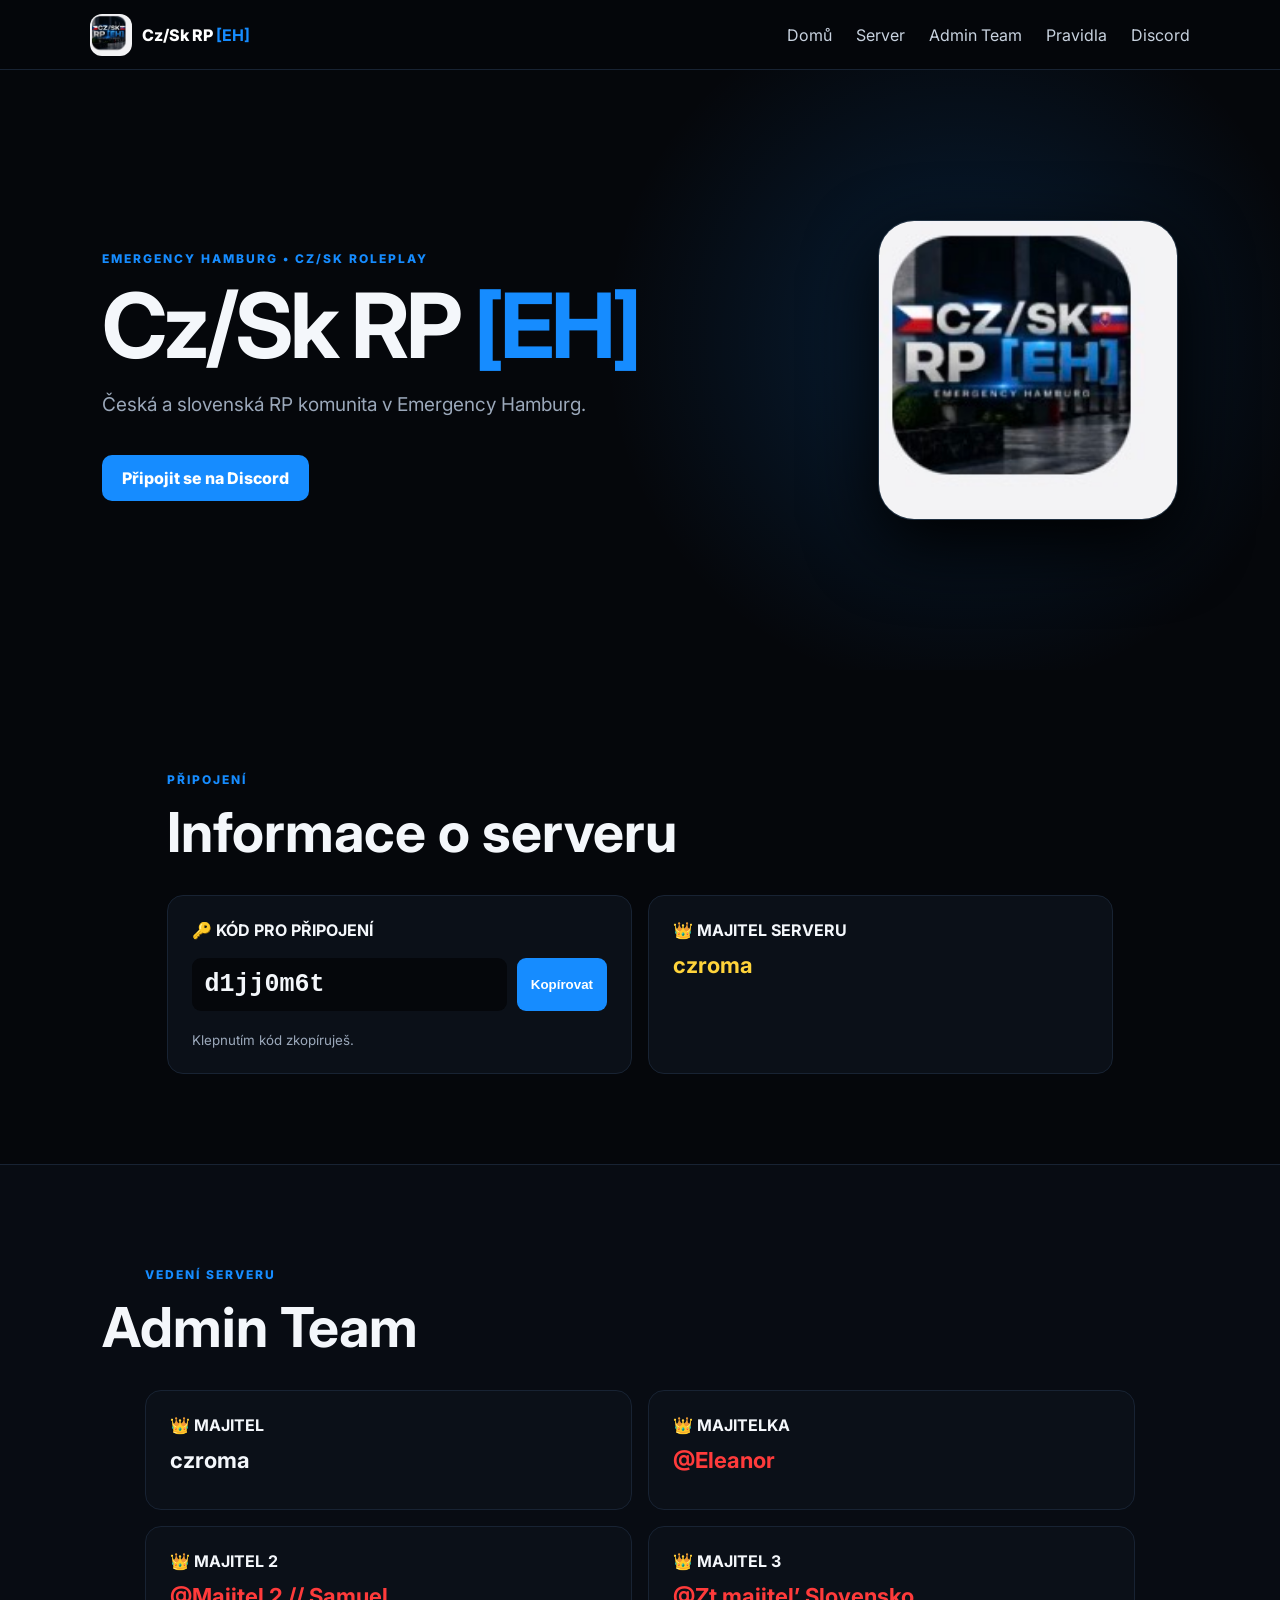
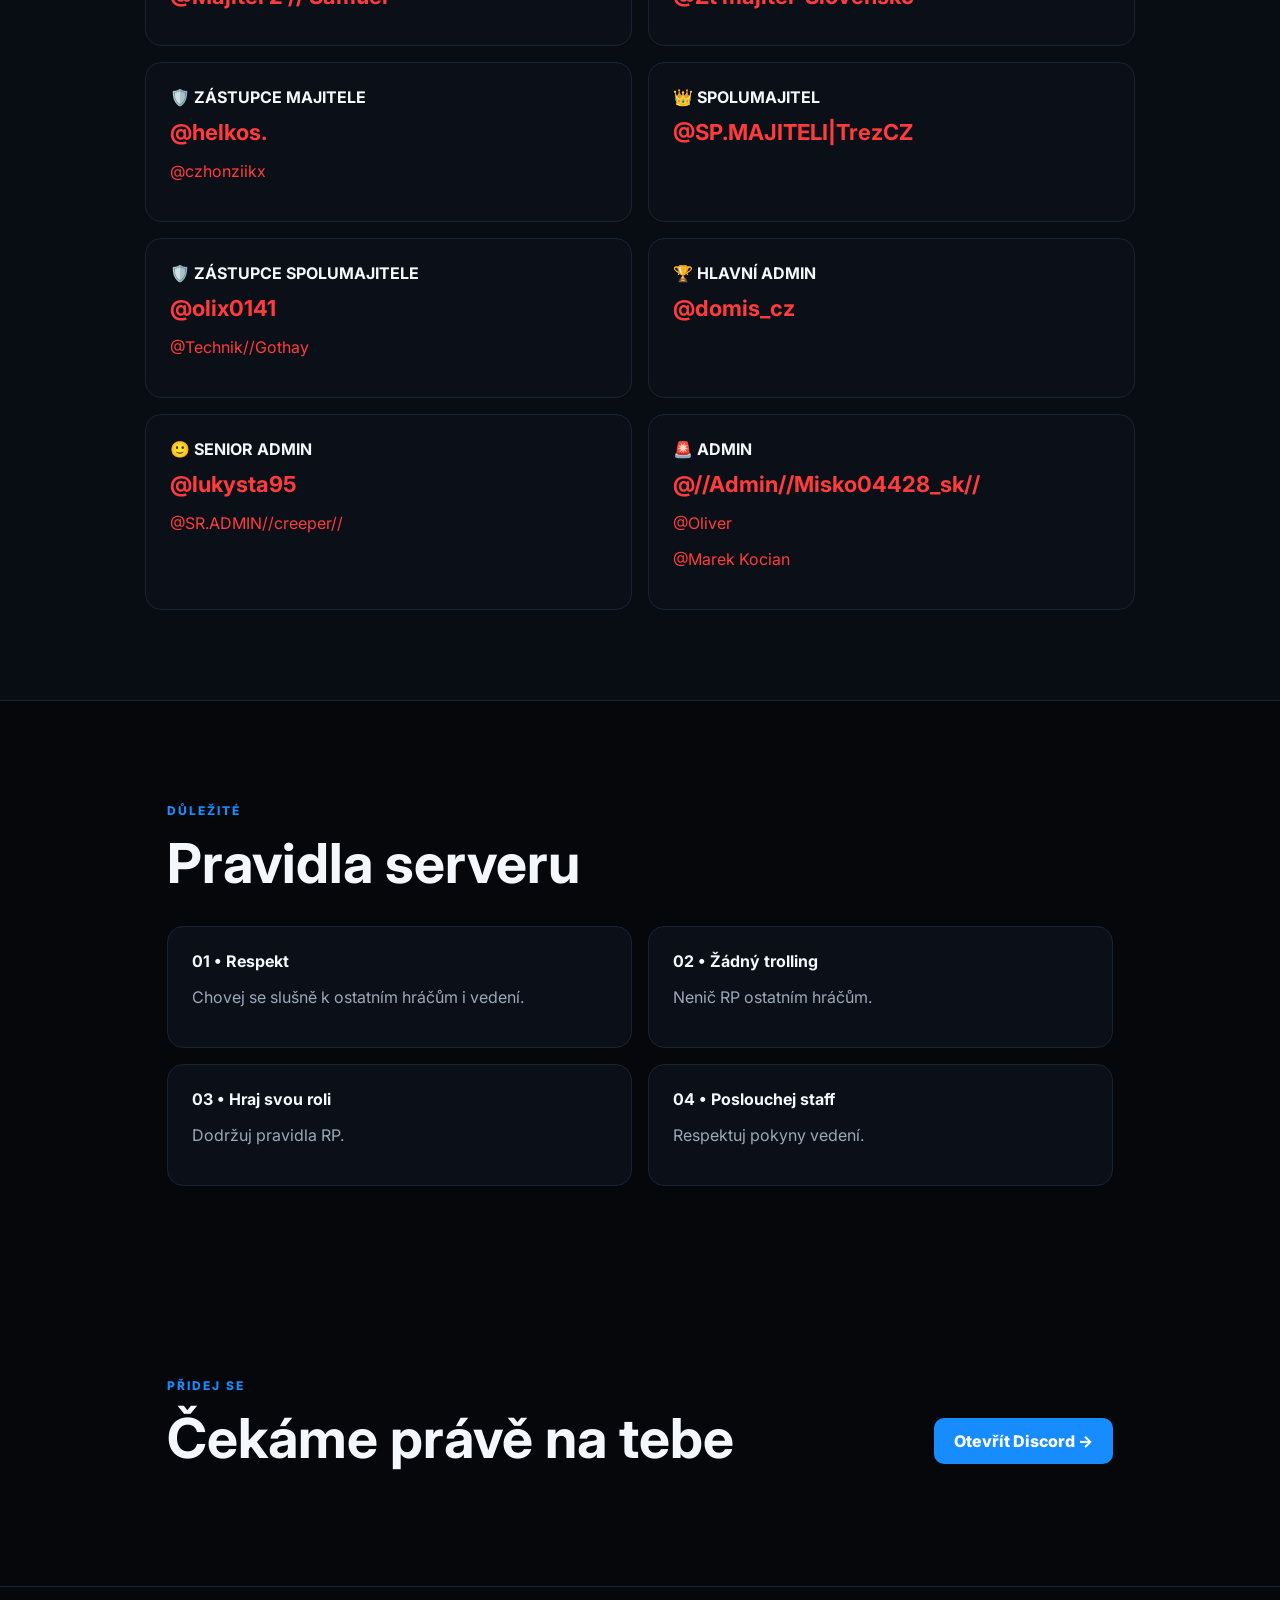
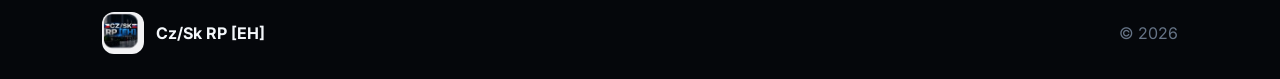
==== commit c7bdeeb9: "Update index.html" ====
--- a/index.html
+++ b/index.html
@@ -3,7 +3,7 @@
 <section id="home" class="hero"><div><p class="eyebrow">EMERGENCY HAMBURG • CZ/SK ROLEPLAY</p><h1>Cz/Sk RP <span>[EH]</span></h1><p class="lead">Česká a slovenská RP komunita v Emergency Hamburg.</p><a class="btn primary" href="https://discord.gg/EHJggmQst">Připojit se na Discord</a></div><img class="hero-logo" src="logo.jpeg"></section>
 <section id="server" class="section"><p class="eyebrow">PŘIPOJENÍ</p><h2>Informace o serveru</h2><div class="server-grid"><article class="card"><b>🔑 KÓD PRO PŘIPOJENÍ</b><div class="code"><code id="c">d1jj0m6t</code><button onclick="navigator.clipboard.writeText('d1jj0m6t');this.textContent='Zkopírováno ✓'">Kopírovat</button></div><small>Klepnutím kód zkopíruješ.</small></article><article class="card"><b>👑 MAJITEL SERVERU</b><h3 class="owner-name">czroma</h3></article></div></section>
 <section id="team" class="section dark"><p class="eyebrow">VEDENÍ SERVERU</p><h2>Admin Team</h2><div class="grid">
-<div class="card"><b>👑 MAJITEL</b><h3>romacz</h3></div>
+<div class="card"><b>👑 MAJITEL</b><h3>czroma</h3></div>
 <div class="card"><b>👑 MAJITELKA</b><h3 class="admin-name">@Eleanor</h3></div>
 <div class="card"><b>👑 MAJITEL 2</b><h3 class="admin-name">@Majitel 2 // Samuel</h3></div>
 <div class="card"><b>👑 MAJITEL 3</b><h3 class="admin-name">@Zt majitel’ Slovensko</h3></div>
@@ -16,4 +16,4 @@
 </div></section>
 <section id="rules" class="section"><p class="eyebrow">DŮLEŽITÉ</p><h2>Pravidla serveru</h2><div class="grid"><div class="card"><b>01 • Respekt</b><p>Chovej se slušně k ostatním hráčům i vedení.</p></div><div class="card"><b>02 • Žádný trolling</b><p>Nenič RP ostatním hráčům.</p></div><div class="card"><b>03 • Hraj svou roli</b><p>Dodržuj pravidla RP.</p></div><div class="card"><b>04 • Poslouchej staff</b><p>Respektuj pokyny vedení.</p></div></div></section>
 <section id="join" class="section join"><div><p class="eyebrow">PŘIDEJ SE</p><h2>Čekáme právě na tebe</h2></div><a class="btn primary" href="https://discord.gg/EHJggmQst">Otevřít Discord →</a></section>
-<footer><img src="logo.jpeg"><b>Cz/Sk RP [EH]</b><span>© 2026</span></footer><script>document.querySelector('.menu').onclick=()=>document.querySelector('nav').classList.toggle('open')</script></body></html>+<footer><img src="logo.jpeg"><b>Cz/Sk RP [EH]</b><span>© 2026</span></footer><script>document.querySelector('.menu').onclick=()=>document.querySelector('nav').classList.toggle('open')</script></body></html>
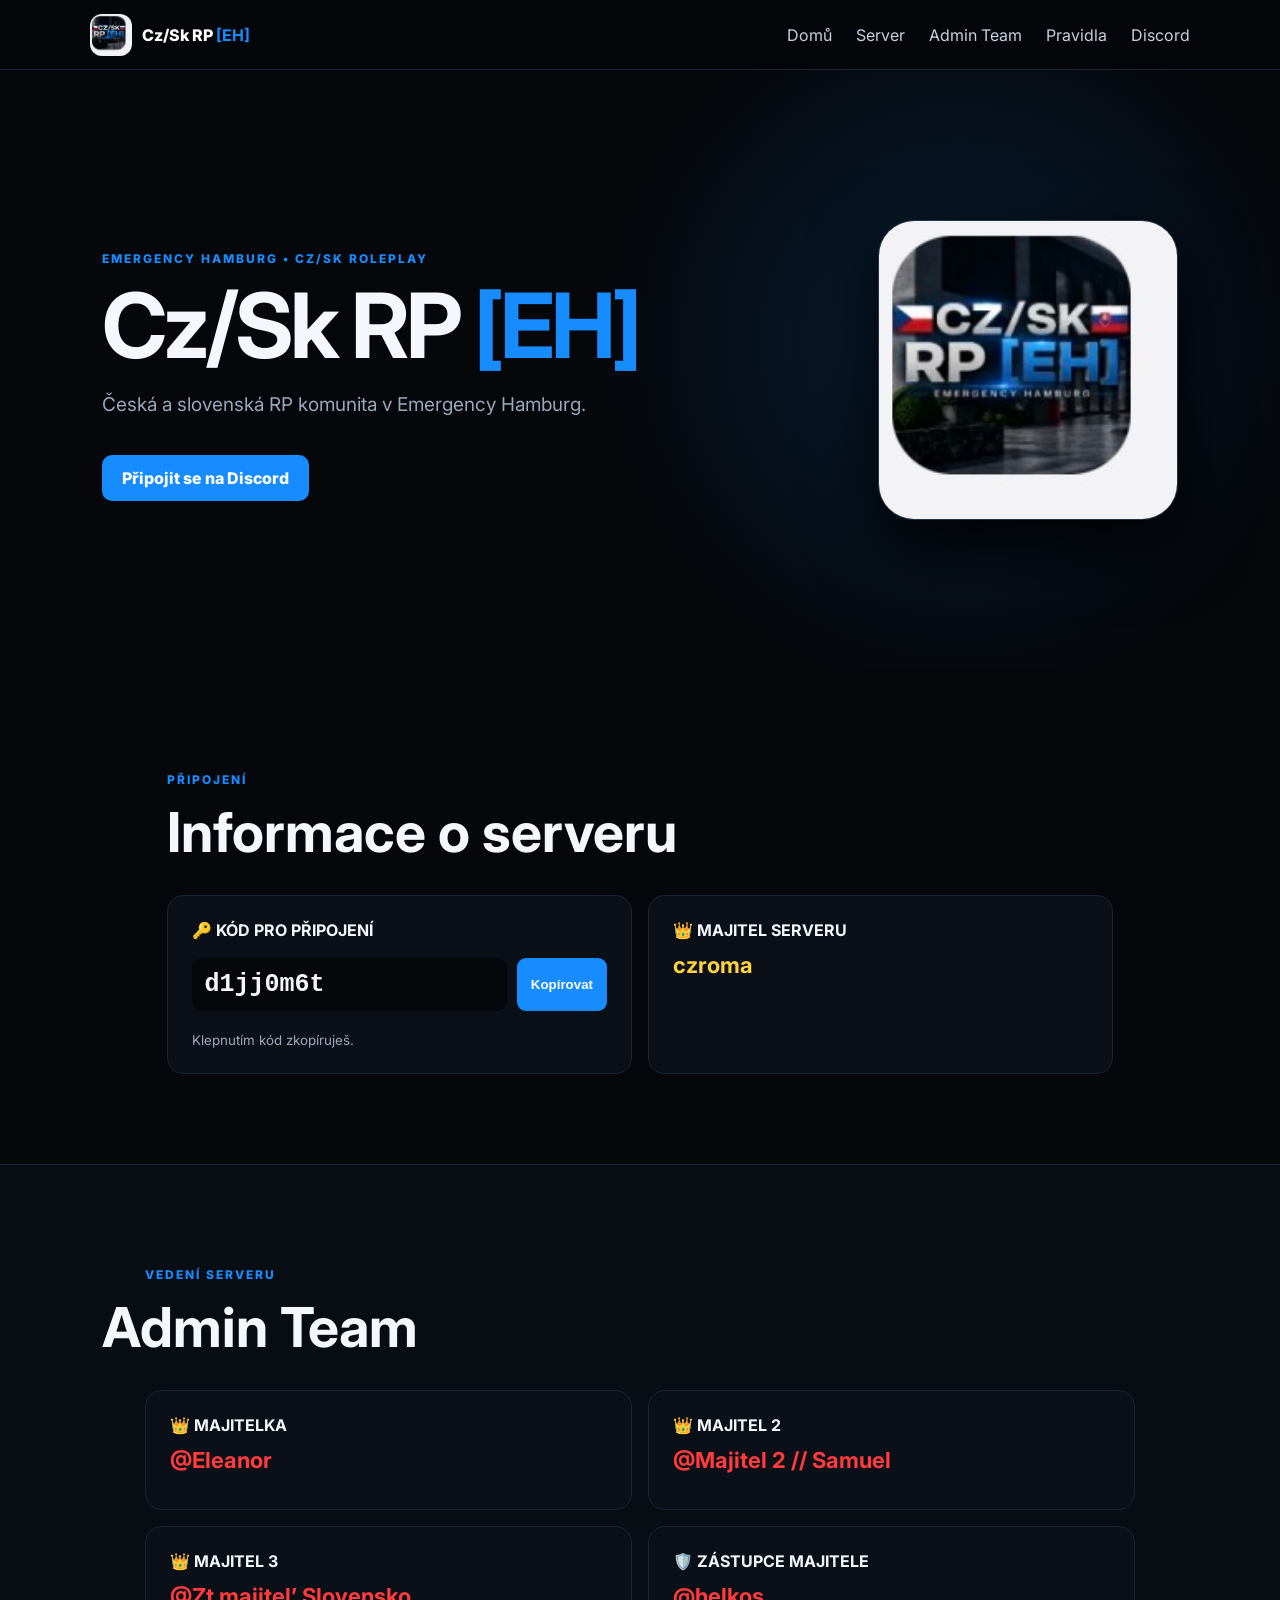
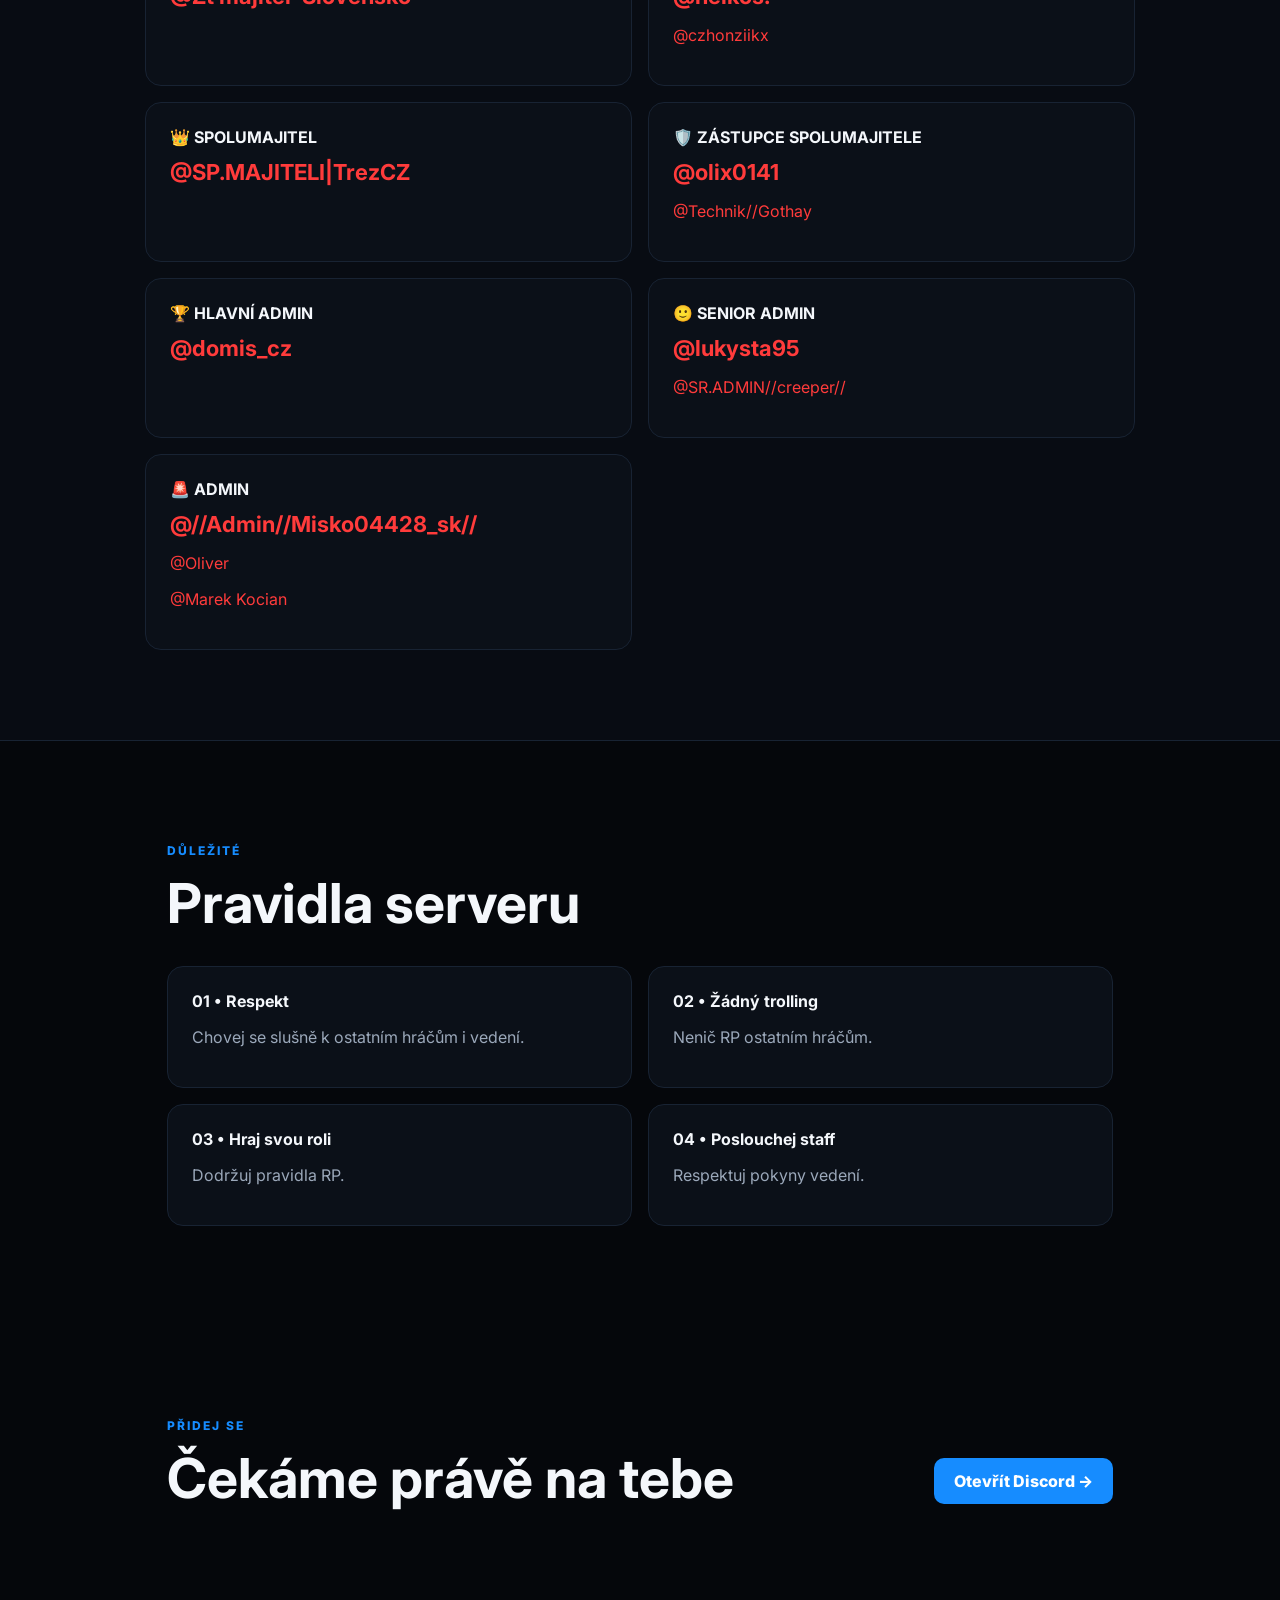
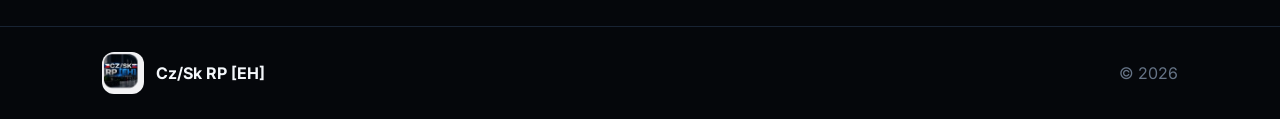
==== commit ff75aa39: "Update index.html" ====
--- a/index.html
+++ b/index.html
@@ -3,7 +3,7 @@
 <section id="home" class="hero"><div><p class="eyebrow">EMERGENCY HAMBURG • CZ/SK ROLEPLAY</p><h1>Cz/Sk RP <span>[EH]</span></h1><p class="lead">Česká a slovenská RP komunita v Emergency Hamburg.</p><a class="btn primary" href="https://discord.gg/EHJggmQst">Připojit se na Discord</a></div><img class="hero-logo" src="logo.jpeg"></section>
 <section id="server" class="section"><p class="eyebrow">PŘIPOJENÍ</p><h2>Informace o serveru</h2><div class="server-grid"><article class="card"><b>🔑 KÓD PRO PŘIPOJENÍ</b><div class="code"><code id="c">d1jj0m6t</code><button onclick="navigator.clipboard.writeText('d1jj0m6t');this.textContent='Zkopírováno ✓'">Kopírovat</button></div><small>Klepnutím kód zkopíruješ.</small></article><article class="card"><b>👑 MAJITEL SERVERU</b><h3 class="owner-name">czroma</h3></article></div></section>
 <section id="team" class="section dark"><p class="eyebrow">VEDENÍ SERVERU</p><h2>Admin Team</h2><div class="grid">
-<div class="card"><b>👑 MAJITEL</b><h3>czroma</h3></div>
+<div cl
 <div class="card"><b>👑 MAJITELKA</b><h3 class="admin-name">@Eleanor</h3></div>
 <div class="card"><b>👑 MAJITEL 2</b><h3 class="admin-name">@Majitel 2 // Samuel</h3></div>
 <div class="card"><b>👑 MAJITEL 3</b><h3 class="admin-name">@Zt majitel’ Slovensko</h3></div>
